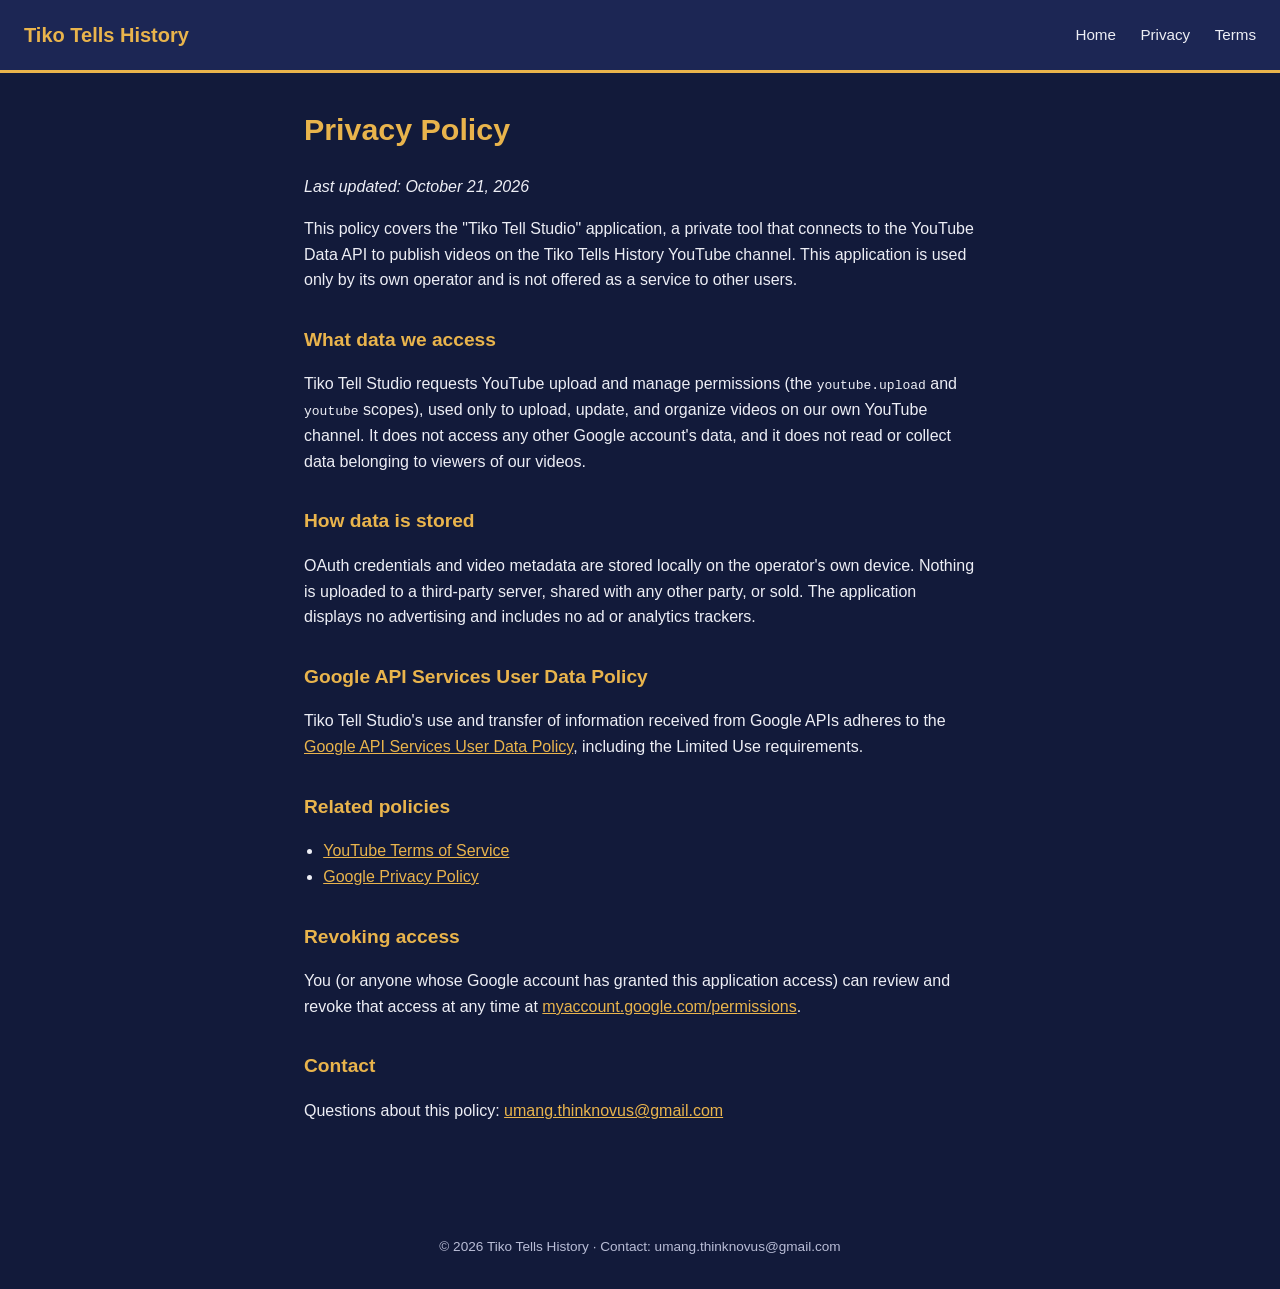
==== privacy.html @ 6898b708 "Initial Tiko Tells History site (OAuth verification pages)" ====
<!DOCTYPE html>
<html lang="en">
<head>
<meta charset="UTF-8">
<meta name="viewport" content="width=device-width, initial-scale=1">
<title>Privacy Policy — Tiko Tells History</title>
<link rel="stylesheet" href="styles.css">
</head>
<body>
<header>
  <a class="brand" href="index.html">Tiko Tells History</a>
  <nav>
    <a href="index.html">Home</a>
    <a href="privacy.html">Privacy</a>
    <a href="terms.html">Terms</a>
  </nav>
</header>
<main>
  <h1>Privacy Policy</h1>
  <p><em>Last updated: October 21, 2026</em></p>

  <p>
    This policy covers the "Tiko Tell Studio" application, a private tool
    that connects to the YouTube Data API to publish videos on the Tiko
    Tells History YouTube channel. This application is used only by its
    own operator and is not offered as a service to other users.
  </p>

  <h2>What data we access</h2>
  <p>
    Tiko Tell Studio requests YouTube upload and manage permissions
    (the <code>youtube.upload</code> and <code>youtube</code> scopes),
    used only to upload, update, and organize videos on our own YouTube
    channel. It does not access any other Google account's data, and it
    does not read or collect data belonging to viewers of our videos.
  </p>

  <h2>How data is stored</h2>
  <p>
    OAuth credentials and video metadata are stored locally on the
    operator's own device. Nothing is uploaded to a third-party server,
    shared with any other party, or sold. The application displays no
    advertising and includes no ad or analytics trackers.
  </p>

  <h2>Google API Services User Data Policy</h2>
  <p>
    Tiko Tell Studio's use and transfer of information received from
    Google APIs adheres to the
    <a href="https://developers.google.com/terms/api-services-user-data-policy" target="_blank" rel="noopener">
      Google API Services User Data Policy</a>, including the Limited Use
    requirements.
  </p>

  <h2>Related policies</h2>
  <ul>
    <li><a href="https://www.youtube.com/t/terms" target="_blank" rel="noopener">YouTube Terms of Service</a></li>
    <li><a href="https://policies.google.com/privacy" target="_blank" rel="noopener">Google Privacy Policy</a></li>
  </ul>

  <h2>Revoking access</h2>
  <p>
    You (or anyone whose Google account has granted this application
    access) can review and revoke that access at any time at
    <a href="https://myaccount.google.com/permissions" target="_blank" rel="noopener">
      myaccount.google.com/permissions</a>.
  </p>

  <h2>Contact</h2>
  <p>
    Questions about this policy: <a href="mailto:umang.thinknovus@gmail.com">umang.thinknovus@gmail.com</a>
  </p>
</main>
<footer>
  &copy; 2026 Tiko Tells History &middot; Contact: umang.thinknovus@gmail.com
</footer>
</body>
</html>
---- styles.css ----
:root {
  --navy: #121A3A;
  --navy-light: #1C2654;
  --gold: #E9B44C;
  --text: #EDEEF5;
  --text-dim: #B9BDD6;
}

* { box-sizing: border-box; }

body {
  margin: 0;
  font-family: -apple-system, BlinkMacSystemFont, "Segoe UI", Roboto, Helvetica, Arial, sans-serif;
  background: var(--navy);
  color: var(--text);
  line-height: 1.6;
}

header {
  background: var(--navy-light);
  padding: 1.2rem 1.5rem;
  display: flex;
  align-items: center;
  justify-content: space-between;
  flex-wrap: wrap;
  gap: 0.5rem;
  border-bottom: 3px solid var(--gold);
}

header .brand {
  font-weight: 700;
  font-size: 1.25rem;
  color: var(--gold);
  text-decoration: none;
}

nav a {
  color: var(--text);
  text-decoration: none;
  margin-left: 1.25rem;
  font-size: 0.95rem;
}

nav a:hover, nav a:focus {
  color: var(--gold);
}

main {
  max-width: 720px;
  margin: 0 auto;
  padding: 2rem 1.5rem 4rem;
}

h1 {
  color: var(--gold);
  font-size: 1.9rem;
  margin-top: 0;
}

h2 {
  color: var(--gold);
  font-size: 1.2rem;
  margin-top: 2rem;
}

a {
  color: var(--gold);
}

.btn {
  display: inline-block;
  background: var(--gold);
  color: var(--navy);
  font-weight: 700;
  padding: 0.6rem 1.2rem;
  border-radius: 6px;
  text-decoration: none;
  margin-top: 0.5rem;
}

.btn:hover { opacity: 0.9; }

footer {
  text-align: center;
  color: var(--text-dim);
  font-size: 0.85rem;
  padding: 2rem 1rem;
}

ul { padding-left: 1.2rem; }

@media (max-width: 480px) {
  header { flex-direction: column; align-items: flex-start; }
  nav a { margin-left: 0; margin-right: 1rem; }
}
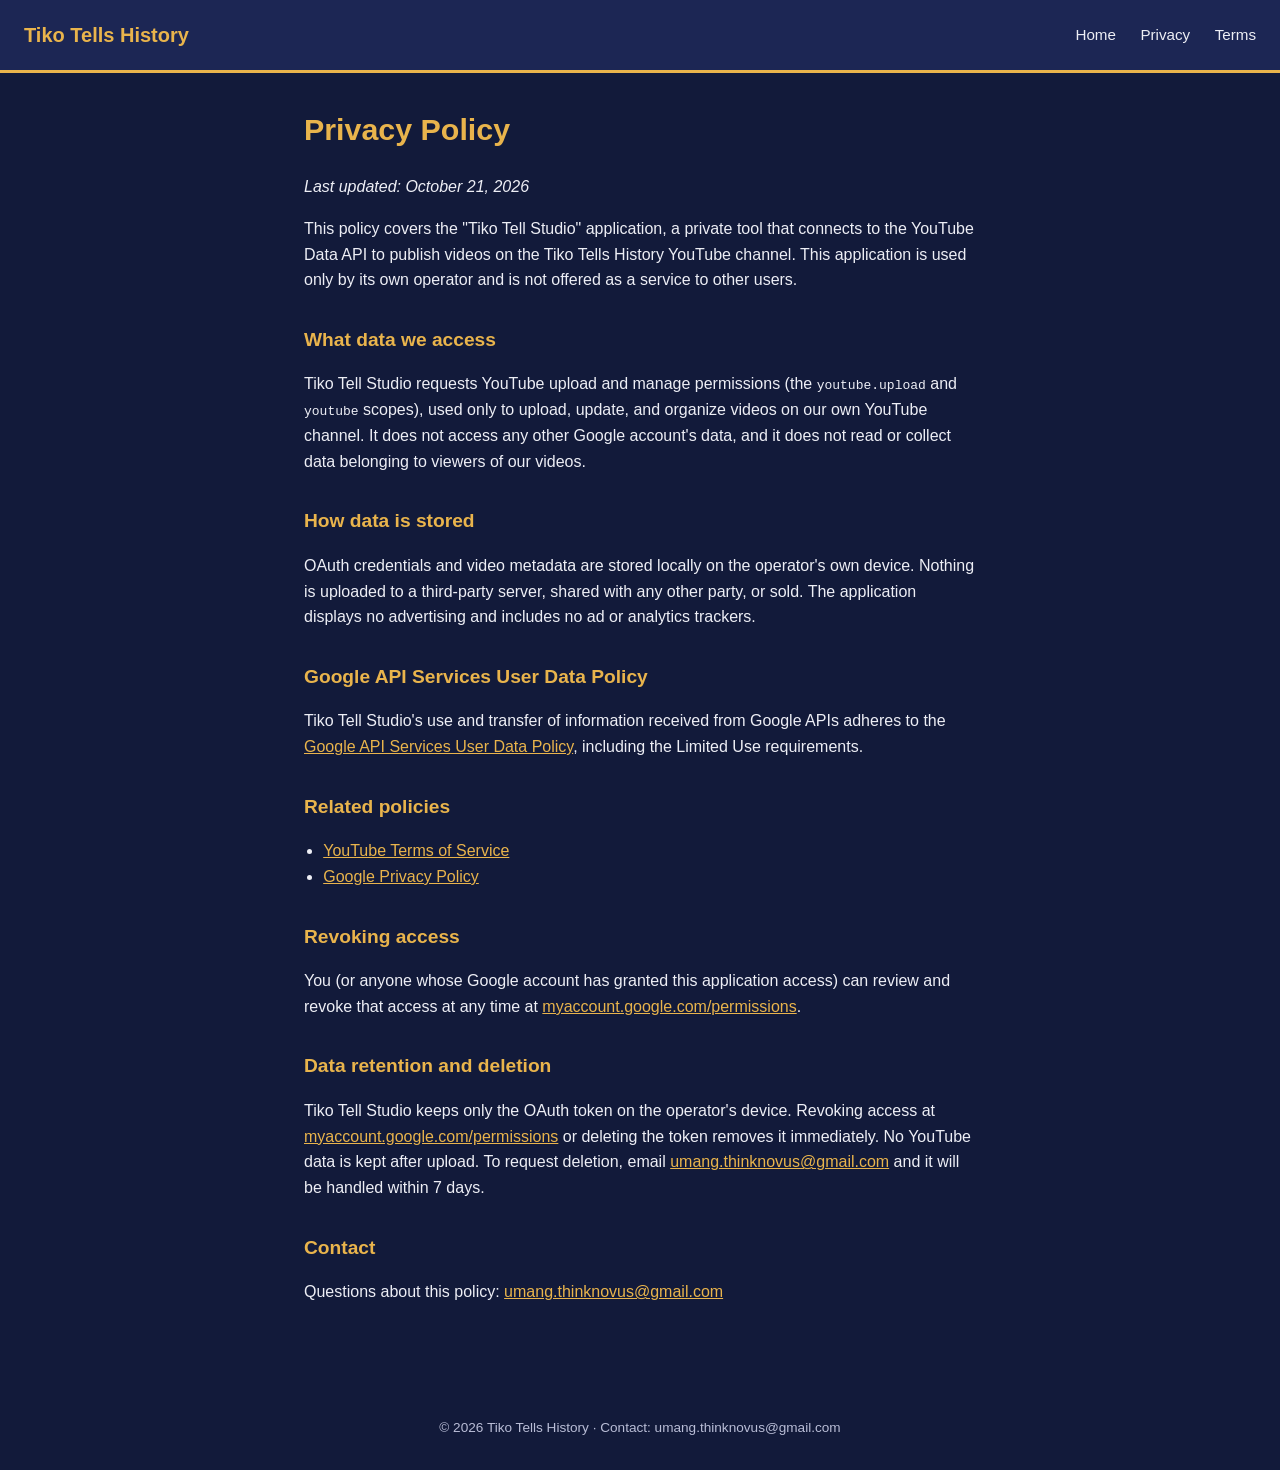
==== commit 36db5415: "Add data retention and deletion section" ====
--- a/privacy.html
+++ b/privacy.html
@@ -66,6 +66,18 @@
       myaccount.google.com/permissions</a>.
   </p>
 
+  <h2>Data retention and deletion</h2>
+  <p>
+    Tiko Tell Studio keeps only the OAuth token on the operator's device.
+    Revoking access at
+    <a href="https://myaccount.google.com/permissions" target="_blank" rel="noopener">
+      myaccount.google.com/permissions</a> or deleting the token removes it
+    immediately. No YouTube data is kept after upload. To request
+    deletion, email
+    <a href="mailto:umang.thinknovus@gmail.com">umang.thinknovus@gmail.com</a>
+    and it will be handled within 7 days.
+  </p>
+
   <h2>Contact</h2>
   <p>
     Questions about this policy: <a href="mailto:umang.thinknovus@gmail.com">umang.thinknovus@gmail.com</a>
